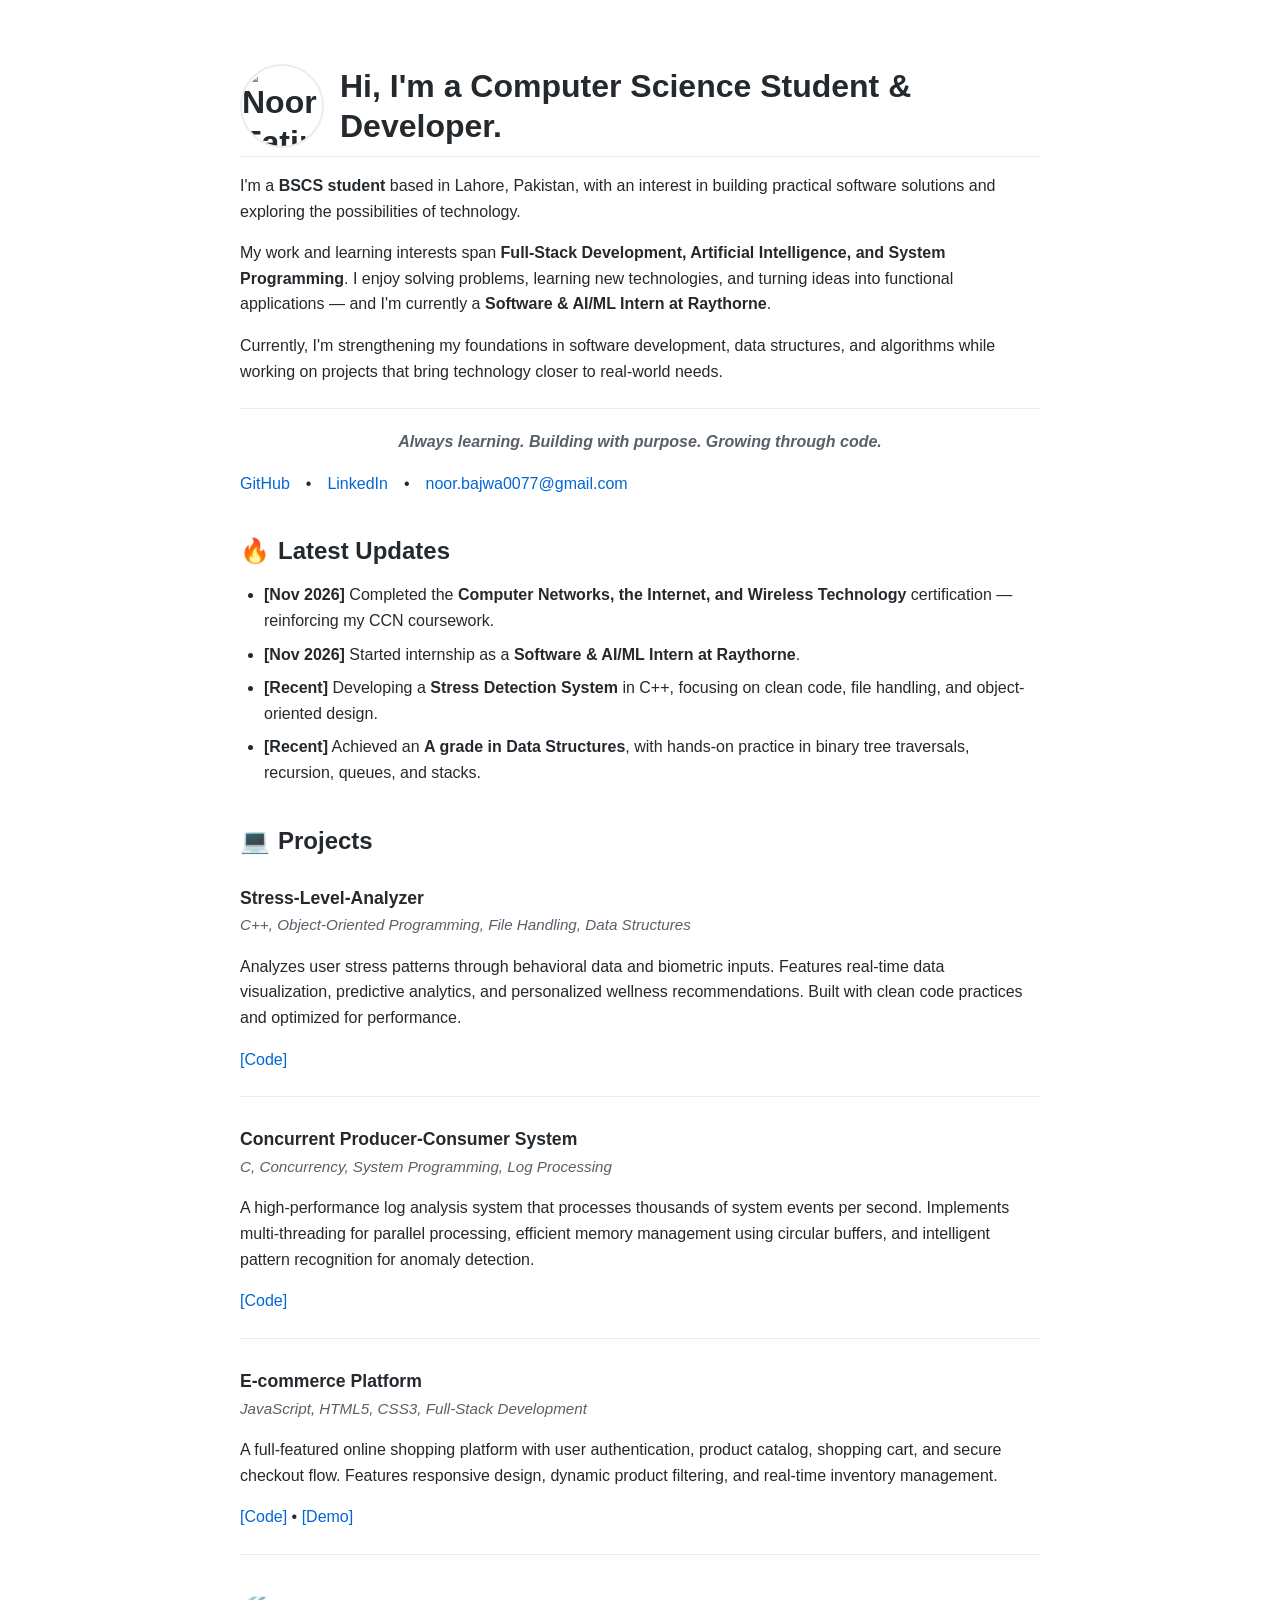
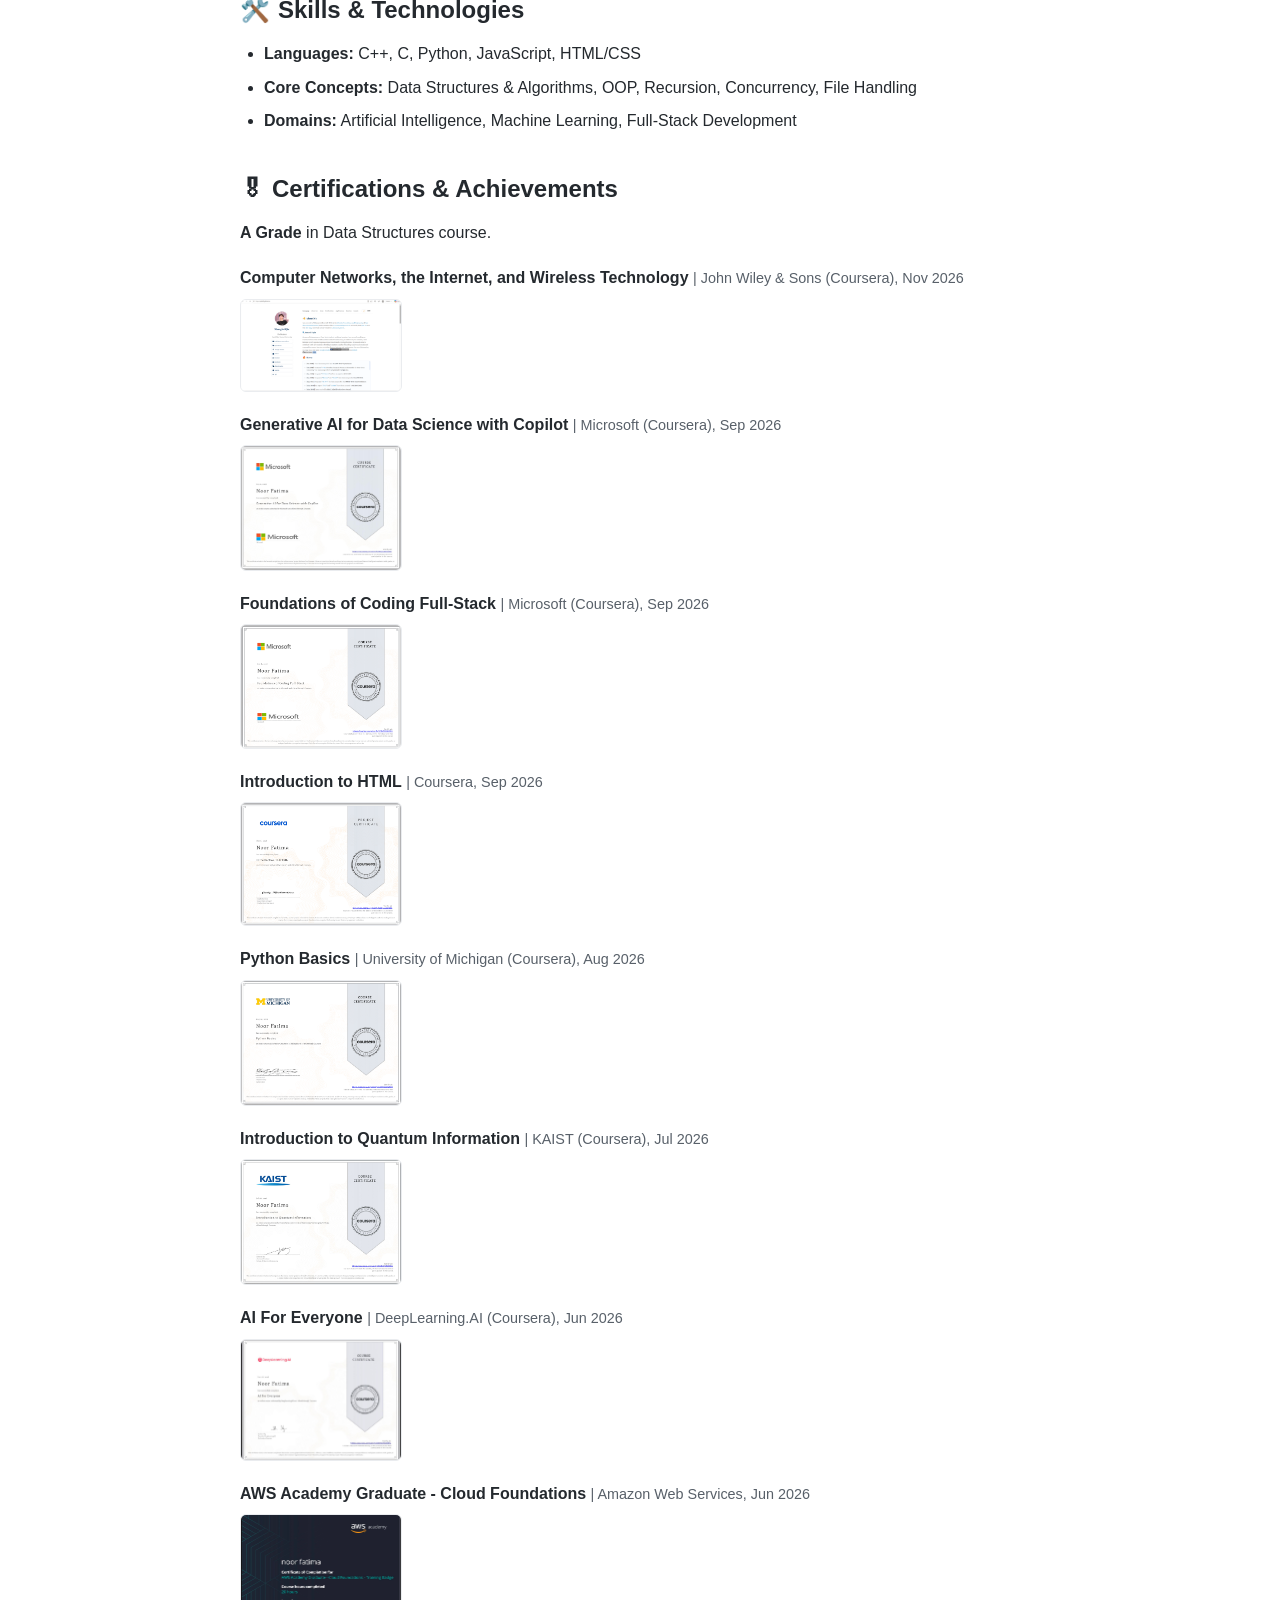
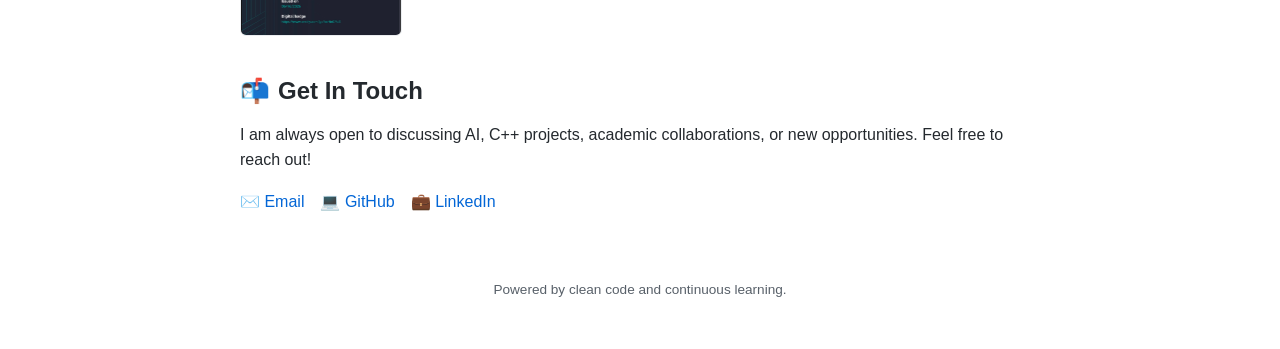
==== index.html @ e5505512 "Revise index.html with updated portfolio details Updated portfolio content and styling, including ne" ====
<!DOCTYPE html>
<html lang="en">
<head>
    <meta charset="UTF-8">
    <meta name="viewport" content="width=device-width, initial-scale=1.0">
    <title>Noor Fatima | Portfolio</title>
    <style>
        :root {
            --bg-color: #ffffff;
            --text-color: #24292e;
            --link-color: #0366d6;
            --link-hover: #0056b3;
            --border-color: #eaecef;
            --muted-color: #586069;
        }
        body {
            font-family: -apple-system, BlinkMacSystemFont, "Segoe UI", Helvetica, Arial, sans-serif;
            line-height: 1.6;
            color: var(--text-color);
            background-color: var(--bg-color);
            max-width: 800px;
            margin: 0 auto;
            padding: 2rem 1.5rem;
        }
        h1, h2, h3 { font-weight: 600; line-height: 1.25; margin-top: 2rem; margin-bottom: 1rem; }
        h1 { font-size: 2rem; border-bottom: 1px solid var(--border-color); padding-bottom: 0.5rem; display: flex; align-items: center; gap: 1rem; }
        h2 { font-size: 1.5rem; margin-top: 2.5rem; }
        h3 { font-size: 1.1rem; margin-bottom: 0.25rem; }
        a { color: var(--link-color); text-decoration: none; }
        a:hover { text-decoration: underline; color: var(--link-hover); }
        p { margin-bottom: 1rem; }
        ul { padding-left: 1.5rem; margin-bottom: 1rem; }
        li { margin-bottom: 0.5rem; }
        .section-icon { margin-right: 0.5rem; }
        .project-item { margin-bottom: 1.5rem; padding-bottom: 1.5rem; border-bottom: 1px solid var(--border-color); }
        .project-item:last-child { border-bottom: none; }
        .tech-stack { font-style: italic; color: var(--muted-color); font-size: 0.95rem; margin-bottom: 0.5rem; }
        .contact-links { display: flex; flex-wrap: wrap; gap: 1rem; margin-top: 1rem; }
        .cert-item { margin-bottom: 1.25rem; }
        .cert-date { color: var(--muted-color); font-size: 0.9rem; }
        .profile-pic { width: 80px; height: 80px; border-radius: 50%; object-fit: cover; border: 2px solid var(--border-color); }
        .cert-img { max-width: 160px; border: 1px solid var(--border-color); border-radius: 6px; margin-top: 0.5rem; display: block; transition: transform 0.2s ease; }
        .cert-img:hover { transform: scale(1.02); border-color: var(--link-color); }
        .tagline { margin-top: 1.5rem; font-style: italic; color: var(--muted-color); text-align: center; border-top: 1px solid var(--border-color); padding-top: 1.25rem; }
        @media (max-width: 600px) {
            body { padding: 1.5rem 1rem; }
            h1 { font-size: 1.5rem; flex-direction: column; align-items: flex-start; }
            .profile-pic { width: 60px; height: 60px; }
        }
    </style>
</head>
<body>

    <!-- Header / About -->
    <h1>
        <img src="assets/profile.jpg" alt="Noor Fatima" class="profile-pic">
        Hi, I'm a Computer Science Student &amp; Developer.
    </h1>

    <p>
        I'm a <strong>BSCS student</strong> based in Lahore, Pakistan, with an interest in building practical software solutions and exploring the possibilities of technology.
    </p>

    <p>
        My work and learning interests span <strong>Full-Stack Development, Artificial Intelligence, and System Programming</strong>. I enjoy solving problems, learning new technologies, and turning ideas into functional applications — and I'm currently a <strong>Software &amp; AI/ML Intern at Raythorne</strong>.
    </p>

    <p>
        Currently, I'm strengthening my foundations in software development, data structures, and algorithms while working on projects that bring technology closer to real-world needs.
    </p>

    <p class="tagline">
        <strong>Always learning. Building with purpose. Growing through code.</strong>
    </p>

    <div class="contact-links">
        <a href="https://github.com/NUR0710" target="_blank">GitHub</a> • 
        <a href="https://linkedin.com/in/noorfatima0710" target="_blank">LinkedIn</a> • 
        <a href="mailto:noor.bajwa0077@gmail.com">noor.bajwa0077@gmail.com</a>
    </div>

    <!-- Latest Updates -->
    <h2><span class="section-icon">🔥</span>Latest Updates</h2>
    <ul>
        <li><strong>[Nov 2026]</strong> Completed the <strong>Computer Networks, the Internet, and Wireless Technology</strong> certification — reinforcing my CCN coursework.</li>
        <li><strong>[Nov 2026]</strong> Started internship as a <strong>Software &amp; AI/ML Intern at Raythorne</strong>.</li>
        <li><strong>[Recent]</strong> Developing a <strong>Stress Detection System</strong> in C++, focusing on clean code, file handling, and object-oriented design.</li>
        <li><strong>[Recent]</strong> Achieved an <strong>A grade in Data Structures</strong>, with hands-on practice in binary tree traversals, recursion, queues, and stacks.</li>
    </ul>

    <!-- Projects -->
    <h2><span class="section-icon">💻</span>Projects</h2>

    <div class="project-item">
        <h3>Stress-Level-Analyzer</h3>
        <div class="tech-stack">C++, Object-Oriented Programming, File Handling, Data Structures</div>
        <p>Analyzes user stress patterns through behavioral data and biometric inputs. Features real-time data visualization, predictive analytics, and personalized wellness recommendations. Built with clean code practices and optimized for performance.</p>
        <a href="https://github.com/NUR0710/Stress-Level-Analyzer" target="_blank">[Code]</a>
    </div>

    <div class="project-item">
        <h3>Concurrent Producer-Consumer System</h3>
        <div class="tech-stack">C, Concurrency, System Programming, Log Processing</div>
        <p>A high-performance log analysis system that processes thousands of system events per second. Implements multi-threading for parallel processing, efficient memory management using circular buffers, and intelligent pattern recognition for anomaly detection.</p>
        <a href="https://github.com/NUR0710/Concurrent-Producer-Consumer-System" target="_blank">[Code]</a>
    </div>

    <div class="project-item">
        <h3>E-commerce Platform</h3>
        <div class="tech-stack">JavaScript, HTML5, CSS3, Full-Stack Development</div>
        <p>A full-featured online shopping platform with user authentication, product catalog, shopping cart, and secure checkout flow. Features responsive design, dynamic product filtering, and real-time inventory management.</p>
        <a href="https://github.com/NUR0710/Ecommerce" target="_blank">[Code]</a> • 
        <a href="https://portfolio-inky-theta-69.vercel.app/" target="_blank">[Demo]</a>
    </div>

    <!-- Skills -->
    <h2><span class="section-icon">🛠️</span>Skills &amp; Technologies</h2>
    <ul>
        <li><strong>Languages:</strong> C++, C, Python, JavaScript, HTML/CSS</li>
        <li><strong>Core Concepts:</strong> Data Structures &amp; Algorithms, OOP, Recursion, Concurrency, File Handling</li>
        <li><strong>Domains:</strong> Artificial Intelligence, Machine Learning, Full-Stack Development</li>
    </ul>

    <!-- Certifications & Awards -->
    <h2><span class="section-icon">🎖</span>Certifications &amp; Achievements</h2>

    <div class="cert-item">
        <strong>A Grade</strong> in Data Structures course.
    </div>

    <div class="cert-item">
        <strong>Computer Networks, the Internet, and Wireless Technology</strong> <span class="cert-date">| John Wiley &amp; Sons (Coursera), Nov 2026</span><br>
        <a href="https://www.coursera.org/account/accomplishments/verify/MQ7KEKJ1QRL8" target="_blank"><img src="assets/computer_network.png" alt="Computer Networks Certificate" class="cert-img"></a>
    </div>

    <div class="cert-item">
        <strong>Generative AI for Data Science with Copilot</strong> <span class="cert-date">| Microsoft (Coursera), Sep 2026</span><br>
        <a href="https://www.coursera.org/account/accomplishments/verify/WVZL48UIUI07" target="_blank"><img src="assets/generative-ai.png" alt="Generative AI Certificate" class="cert-img"></a>
    </div>

    <div class="cert-item">
        <strong>Foundations of Coding Full-Stack</strong> <span class="cert-date">| Microsoft (Coursera), Sep 2026</span><br>
        <a href="https://www.coursera.org/account/accomplishments/verify/9TRLPOK24VBE" target="_blank"><img src="assets/full-stack.png" alt="Full-Stack Certificate" class="cert-img"></a>
    </div>

    <div class="cert-item">
        <strong>Introduction to HTML</strong> <span class="cert-date">| Coursera, Sep 2026</span><br>
        <a href="https://www.coursera.org/account/accomplishments/verify/G9QLLLS616SX" target="_blank"><img src="assets/html.png" alt="HTML Certificate" class="cert-img"></a>
    </div>

    <div class="cert-item">
        <strong>Python Basics</strong> <span class="cert-date">| University of Michigan (Coursera), Aug 2026</span><br>
        <a href="https://www.coursera.org/account/accomplishments/verify/2UHFNKET2AHY" target="_blank"><img src="assets/Python.png" alt="Python Certificate" class="cert-img"></a>
    </div>

    <div class="cert-item">
        <strong>Introduction to Quantum Information</strong> <span class="cert-date">| KAIST (Coursera), Jul 2026</span><br>
        <a href="https://www.coursera.org/account/accomplishments/verify/N24I4Q4ADVDG" target="_blank"><img src="assets/Quantum.png" alt="Quantum Certificate" class="cert-img"></a>
    </div>

    <div class="cert-item">
        <strong>AI For Everyone</strong> <span class="cert-date">| DeepLearning.AI (Coursera), Jun 2026</span><br>
        <a href="https://www.coursera.org/account/accomplishments/verify/U8HT2QDCM8TL" target="_blank"><img src="assets/ai.jpeg" alt="AI For Everyone Certificate" class="cert-img"></a>
    </div>

    <div class="cert-item">
        <strong>AWS Academy Graduate - Cloud Foundations</strong> <span class="cert-date">| Amazon Web Services, Jun 2026</span><br>
        <a href="https://www.credly.com/badges/0941fa9a-c394-4ee8-beb1-a77d75c015c5" target="_blank"><img src="assets/aws.jpeg" alt="AWS Certificate" class="cert-img"></a>
    </div>

    <!-- Contact -->
    <h2><span class="section-icon">📬</span>Get In Touch</h2>
    <p>
        I am always open to discussing AI, C++ projects, academic collaborations, or new opportunities. Feel free to reach out!
    </p>
    <div class="contact-links">
        <a href="mailto:noor.bajwa0077@gmail.com">✉️ Email</a>
        <a href="https://github.com/NUR0710" target="_blank">💻 GitHub</a>
        <a href="https://linkedin.com/in/noorfatima0710" target="_blank">💼 LinkedIn</a>
    </div>

    <br><br>
    <p style="color: var(--muted-color); font-size: 0.85rem; text-align: center;">
        Powered by clean code and continuous learning.
    </p>

</body>
</html>
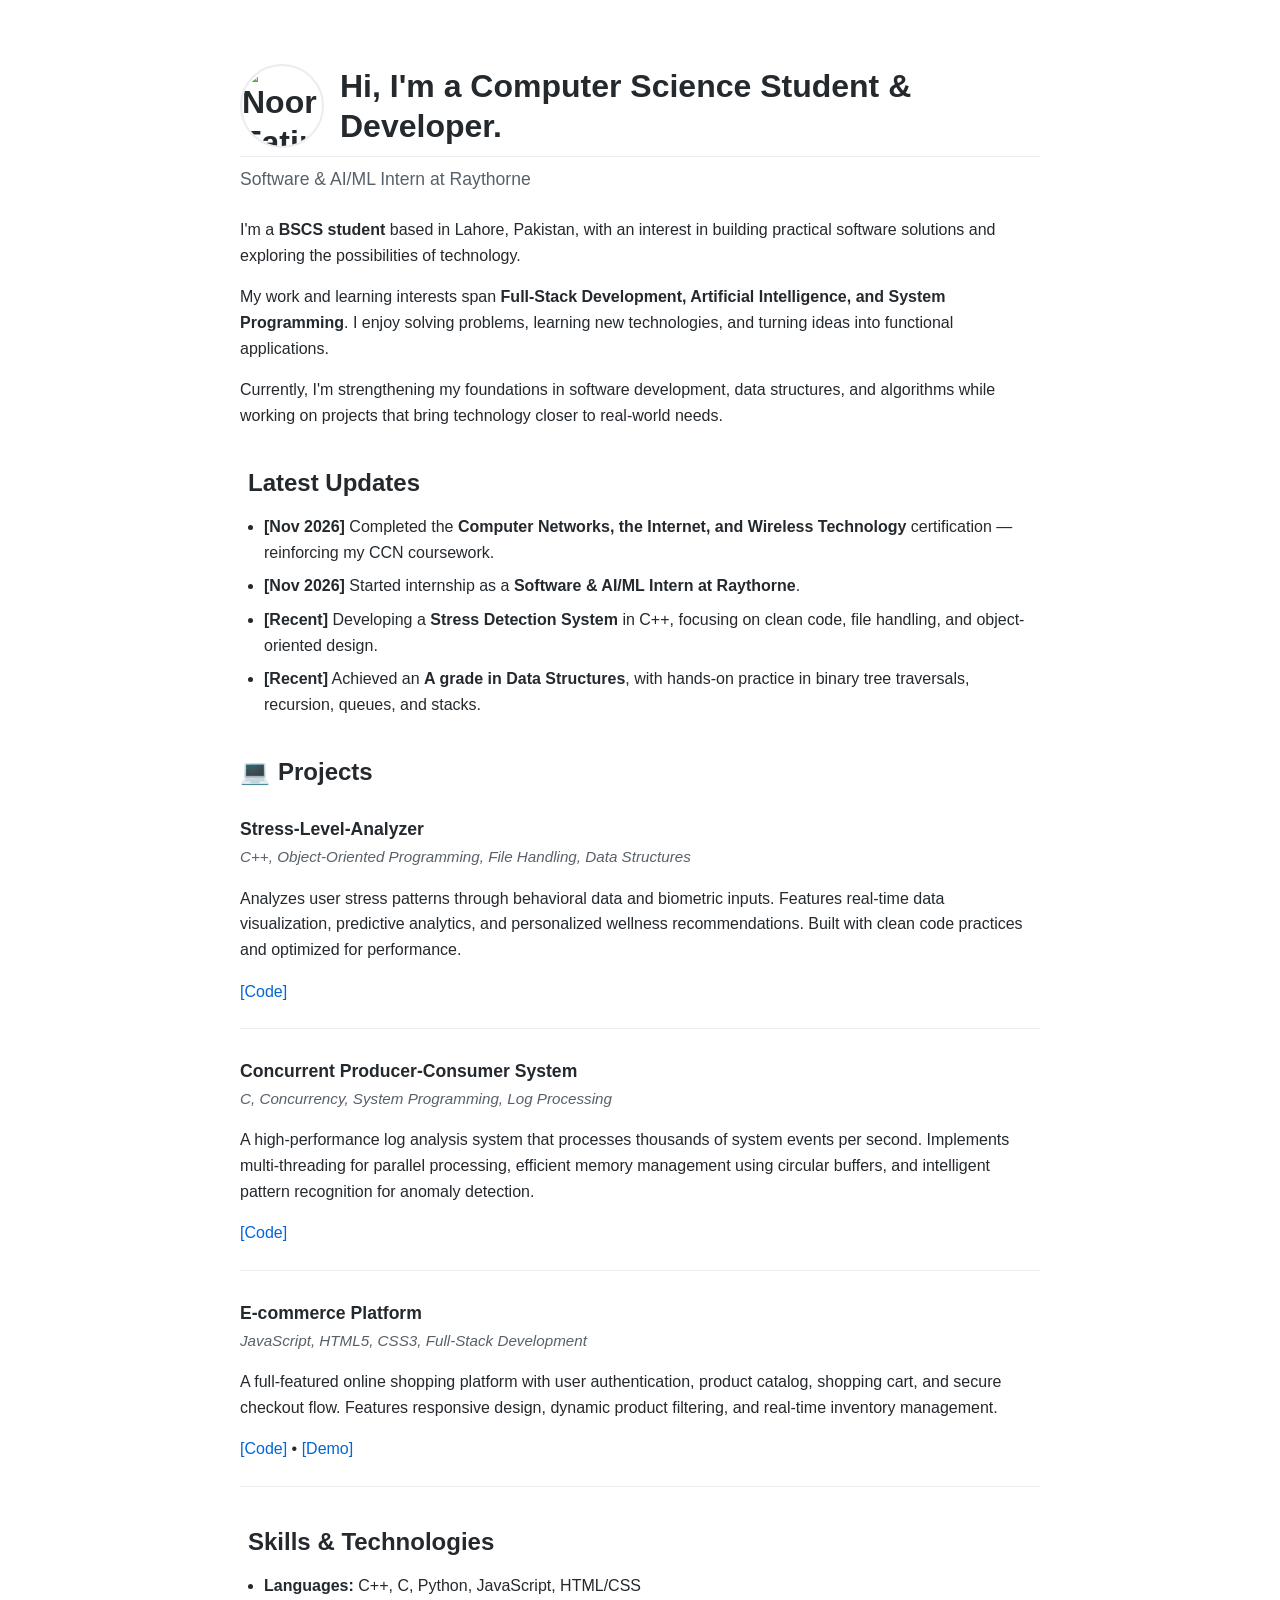
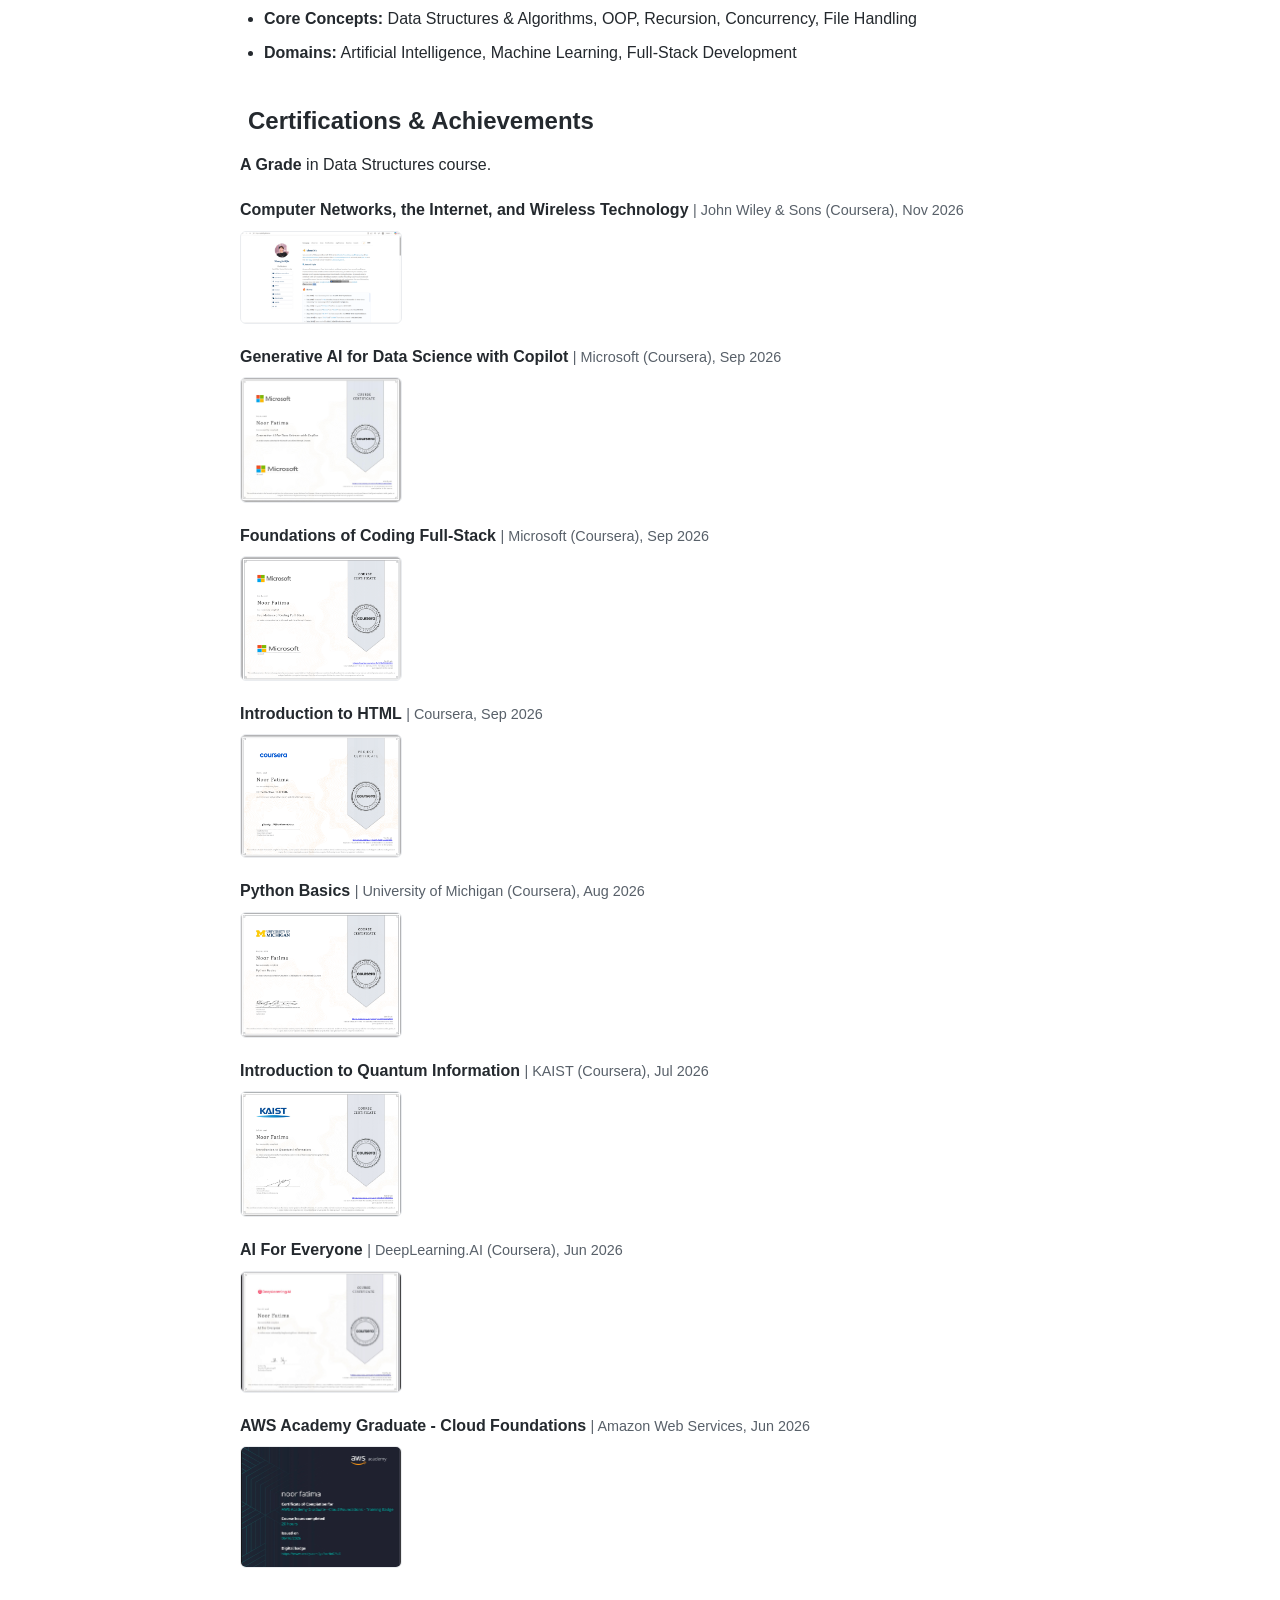
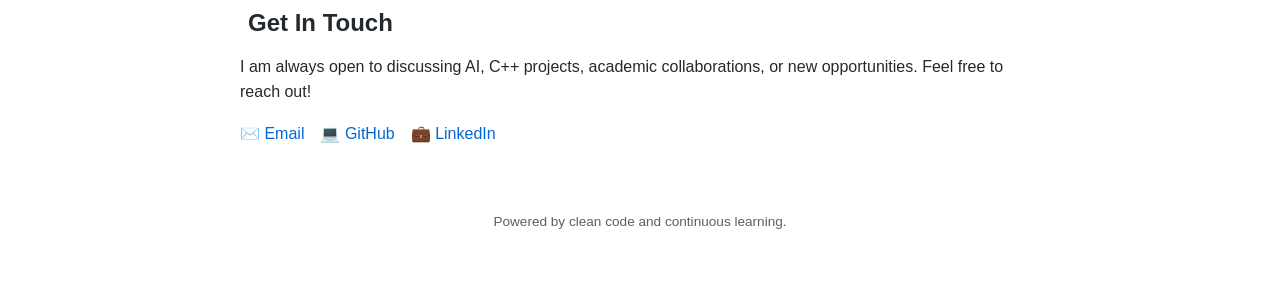
==== commit 7cca8d1b: "Update index.html" ====
--- a/index.html
+++ b/index.html
@@ -51,36 +51,31 @@
 </head>
 <body>
 
-    <!-- Header / About -->
+        <!-- Header / About -->
     <h1>
         <img src="assets/profile.jpg" alt="Noor Fatima" class="profile-pic">
         Hi, I'm a Computer Science Student &amp; Developer.
     </h1>
+    
+    <!-- Prominent Internship Title -->
+    <p style="font-size: 1.1rem; color: var(--muted-color); margin-top: -0.5rem; margin-bottom: 1.5rem; font-weight: 500;">
+        Software &amp; AI/ML Intern at Raythorne
+    </p>
 
     <p>
         I'm a <strong>BSCS student</strong> based in Lahore, Pakistan, with an interest in building practical software solutions and exploring the possibilities of technology.
     </p>
 
     <p>
-        My work and learning interests span <strong>Full-Stack Development, Artificial Intelligence, and System Programming</strong>. I enjoy solving problems, learning new technologies, and turning ideas into functional applications — and I'm currently a <strong>Software &amp; AI/ML Intern at Raythorne</strong>.
+        My work and learning interests span <strong>Full-Stack Development, Artificial Intelligence, and System Programming</strong>. I enjoy solving problems, learning new technologies, and turning ideas into functional applications.
     </p>
 
     <p>
         Currently, I'm strengthening my foundations in software development, data structures, and algorithms while working on projects that bring technology closer to real-world needs.
     </p>
 
-    <p class="tagline">
-        <strong>Always learning. Building with purpose. Growing through code.</strong>
-    </p>
-
-    <div class="contact-links">
-        <a href="https://github.com/NUR0710" target="_blank">GitHub</a> • 
-        <a href="https://linkedin.com/in/noorfatima0710" target="_blank">LinkedIn</a> • 
-        <a href="mailto:noor.bajwa0077@gmail.com">noor.bajwa0077@gmail.com</a>
-    </div>
-
     <!-- Latest Updates -->
-    <h2><span class="section-icon">🔥</span>Latest Updates</h2>
+    <h2><span class="section-icon"></span>Latest Updates</h2>
     <ul>
         <li><strong>[Nov 2026]</strong> Completed the <strong>Computer Networks, the Internet, and Wireless Technology</strong> certification — reinforcing my CCN coursework.</li>
         <li><strong>[Nov 2026]</strong> Started internship as a <strong>Software &amp; AI/ML Intern at Raythorne</strong>.</li>
@@ -114,7 +109,7 @@
     </div>
 
     <!-- Skills -->
-    <h2><span class="section-icon">🛠️</span>Skills &amp; Technologies</h2>
+    <h2><span class="section-icon"></span>Skills &amp; Technologies</h2>
     <ul>
         <li><strong>Languages:</strong> C++, C, Python, JavaScript, HTML/CSS</li>
         <li><strong>Core Concepts:</strong> Data Structures &amp; Algorithms, OOP, Recursion, Concurrency, File Handling</li>
@@ -122,7 +117,7 @@
     </ul>
 
     <!-- Certifications & Awards -->
-    <h2><span class="section-icon">🎖</span>Certifications &amp; Achievements</h2>
+    <h2><span class="section-icon"></span>Certifications &amp; Achievements</h2>
 
     <div class="cert-item">
         <strong>A Grade</strong> in Data Structures course.
@@ -169,7 +164,7 @@
     </div>
 
     <!-- Contact -->
-    <h2><span class="section-icon">📬</span>Get In Touch</h2>
+    <h2><span class="section-icon"></span>Get In Touch</h2>
     <p>
         I am always open to discussing AI, C++ projects, academic collaborations, or new opportunities. Feel free to reach out!
     </p>
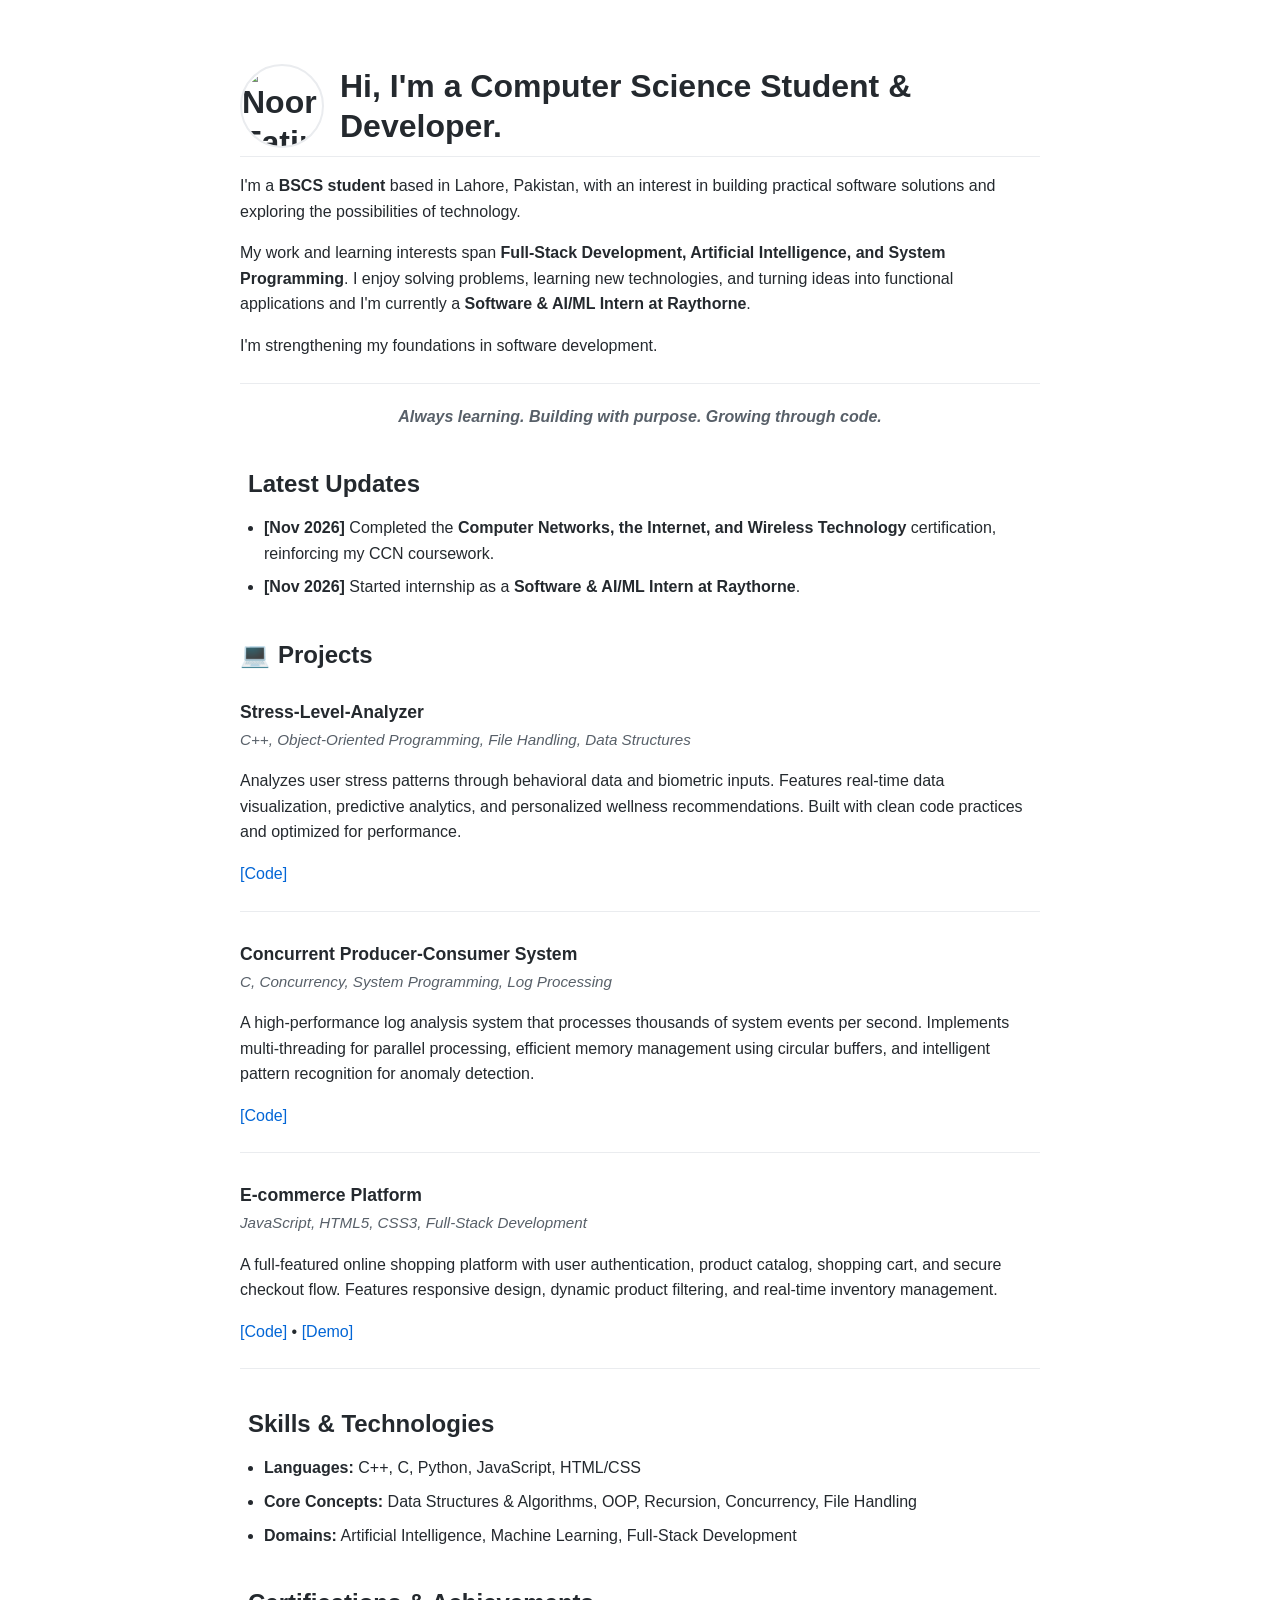
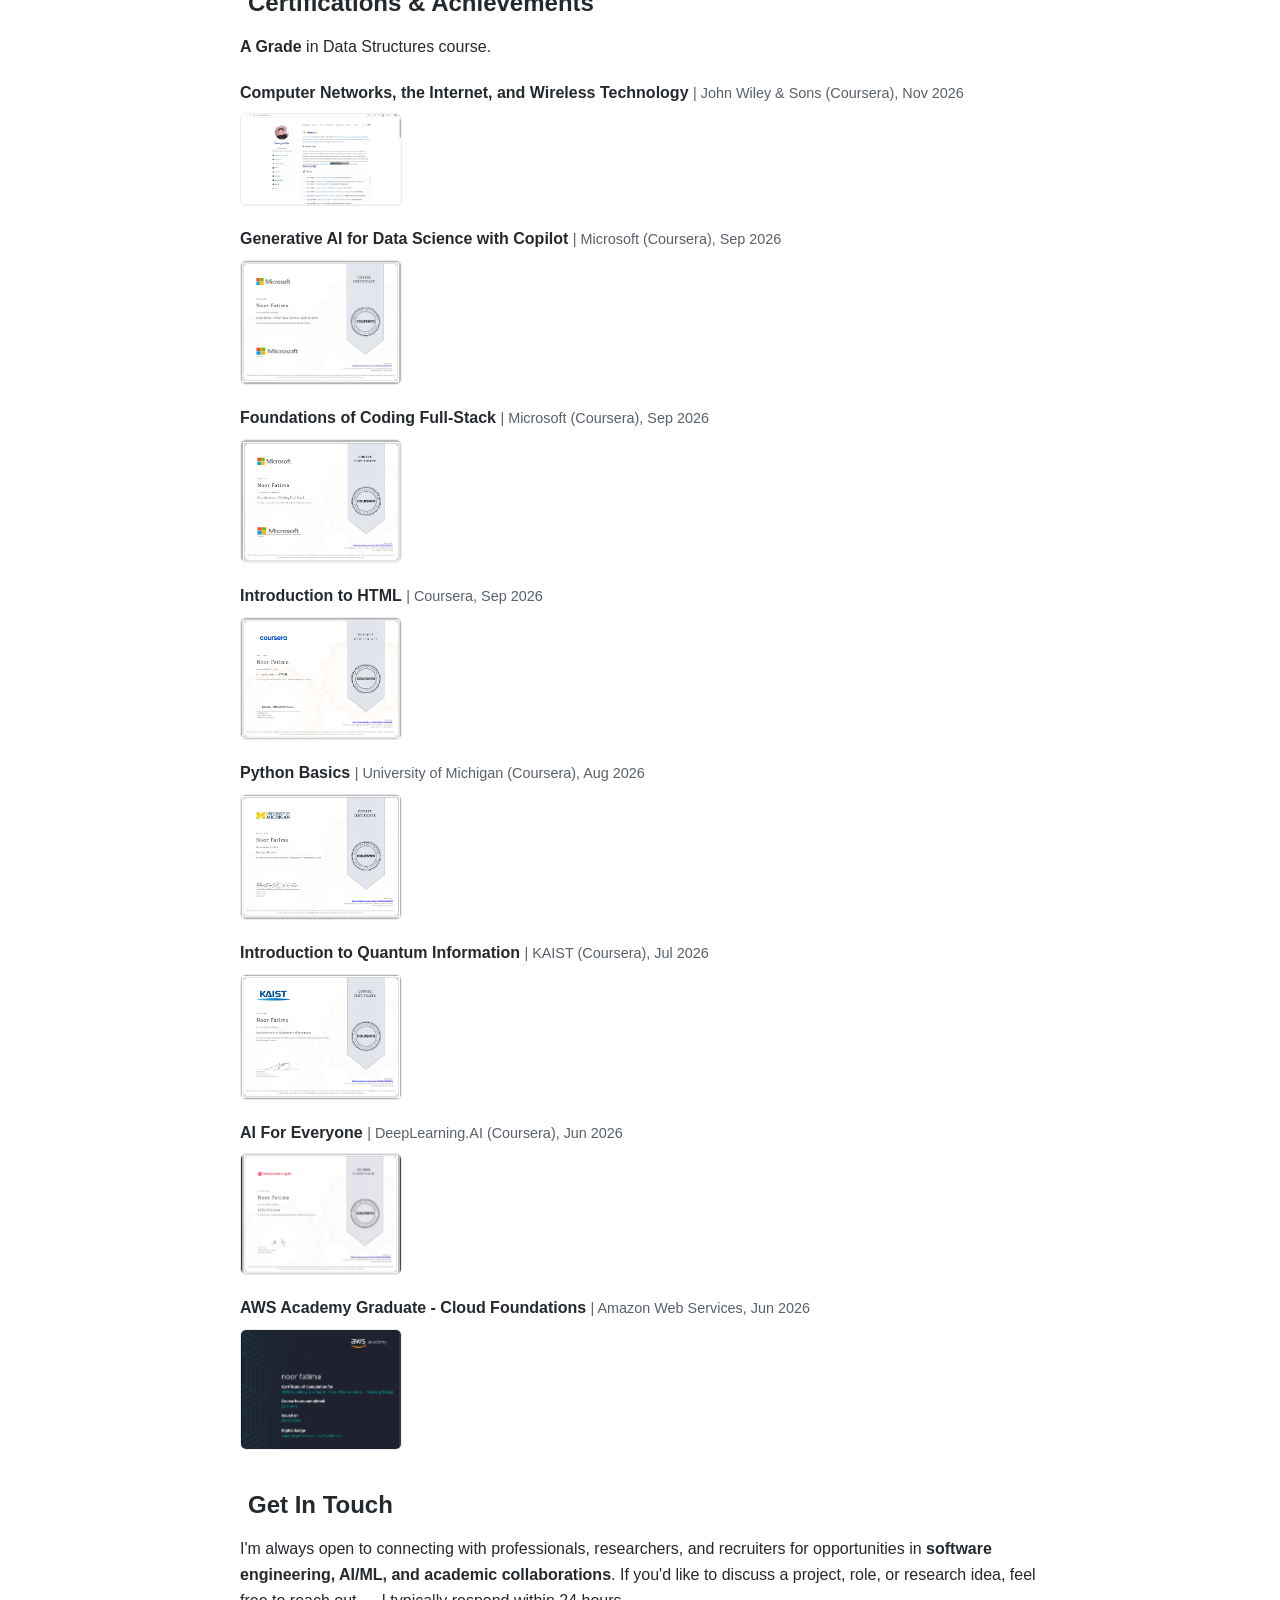
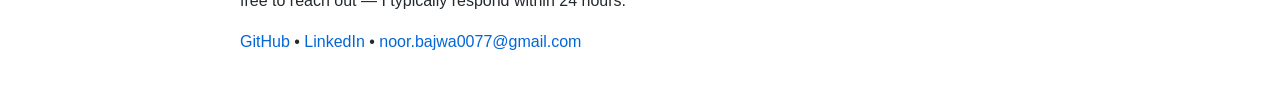
==== commit fd8e6f06: "Update index.html" ====
--- a/index.html
+++ b/index.html
@@ -51,36 +51,35 @@
 </head>
 <body>
 
-        <!-- Header / About -->
+    <!-- Header / About -->
     <h1>
-        <img src="assets/profile.jpg" alt="Noor Fatima" class="profile-pic">
+        <!-- Yahan pfp.png laga diya hai -->
+        <img src="assets/pfp.png" alt="Noor Fatima" class="profile-pic">
         Hi, I'm a Computer Science Student &amp; Developer.
     </h1>
-    
-    <!-- Prominent Internship Title -->
-    <p style="font-size: 1.1rem; color: var(--muted-color); margin-top: -0.5rem; margin-bottom: 1.5rem; font-weight: 500;">
-        Software &amp; AI/ML Intern at Raythorne
-    </p>
 
     <p>
         I'm a <strong>BSCS student</strong> based in Lahore, Pakistan, with an interest in building practical software solutions and exploring the possibilities of technology.
     </p>
 
     <p>
-        My work and learning interests span <strong>Full-Stack Development, Artificial Intelligence, and System Programming</strong>. I enjoy solving problems, learning new technologies, and turning ideas into functional applications.
+        My work and learning interests span <strong>Full-Stack Development, Artificial Intelligence, and System Programming</strong>. I enjoy solving problems, learning new technologies, and turning ideas into functional applications and I'm currently a <strong>Software &amp; AI/ML Intern at Raythorne</strong>.
     </p>
 
     <p>
-        Currently, I'm strengthening my foundations in software development, data structures, and algorithms while working on projects that bring technology closer to real-world needs.
+         I'm strengthening my foundations in software development.
+    </p>
+
+    <p class="tagline">
+        <strong>Always learning. Building with purpose. Growing through code.</strong>
     </p>
 
     <!-- Latest Updates -->
     <h2><span class="section-icon"></span>Latest Updates</h2>
     <ul>
-        <li><strong>[Nov 2026]</strong> Completed the <strong>Computer Networks, the Internet, and Wireless Technology</strong> certification — reinforcing my CCN coursework.</li>
+        <li><strong>[Nov 2026]</strong> Completed the <strong>Computer Networks, the Internet, and Wireless Technology</strong> certification, reinforcing my CCN coursework.</li>
         <li><strong>[Nov 2026]</strong> Started internship as a <strong>Software &amp; AI/ML Intern at Raythorne</strong>.</li>
-        <li><strong>[Recent]</strong> Developing a <strong>Stress Detection System</strong> in C++, focusing on clean code, file handling, and object-oriented design.</li>
-        <li><strong>[Recent]</strong> Achieved an <strong>A grade in Data Structures</strong>, with hands-on practice in binary tree traversals, recursion, queues, and stacks.</li>
+        
     </ul>
 
     <!-- Projects -->
@@ -166,17 +165,12 @@
     <!-- Contact -->
     <h2><span class="section-icon"></span>Get In Touch</h2>
     <p>
-        I am always open to discussing AI, C++ projects, academic collaborations, or new opportunities. Feel free to reach out!
+        I'm always open to connecting with professionals, researchers, and recruiters for opportunities in <strong>software engineering, AI/ML, and academic collaborations</strong>. If you'd like to discuss a project, role, or research idea, feel free to reach out — I typically respond within 24 hours.
     </p>
-    <div class="contact-links">
-        <a href="mailto:noor.bajwa0077@gmail.com">✉️ Email</a>
-        <a href="https://github.com/NUR0710" target="_blank">💻 GitHub</a>
-        <a href="https://linkedin.com/in/noorfatima0710" target="_blank">💼 LinkedIn</a>
-    </div>
-
-    <br><br>
-    <p style="color: var(--muted-color); font-size: 0.85rem; text-align: center;">
-        Powered by clean code and continuous learning.
+    <p>
+        <a href="https://github.com/NUR0710" target="_blank">GitHub</a> • 
+        <a href="https://linkedin.com/in/noorfatima0710" target="_blank">LinkedIn</a> • 
+        <a href="mailto:noor.bajwa0077@gmail.com">noor.bajwa0077@gmail.com</a>
     </p>
 
 </body>
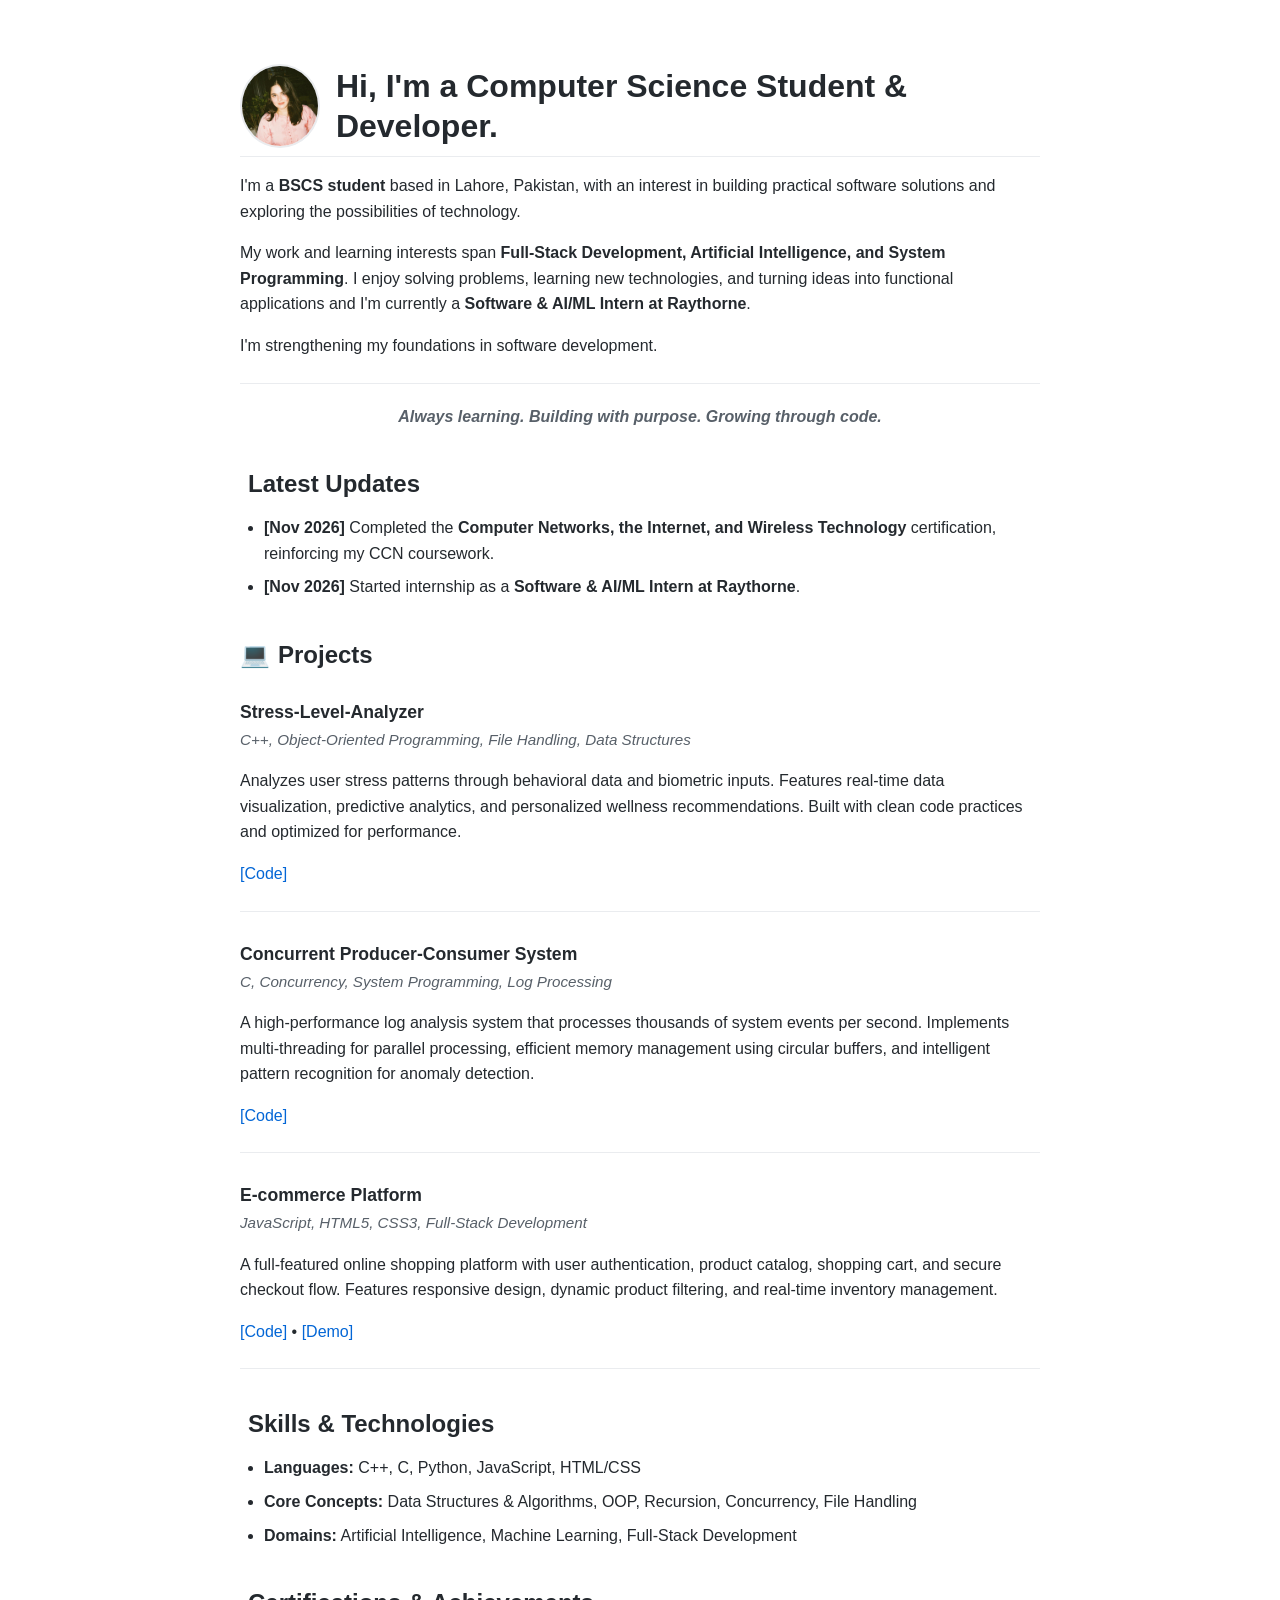
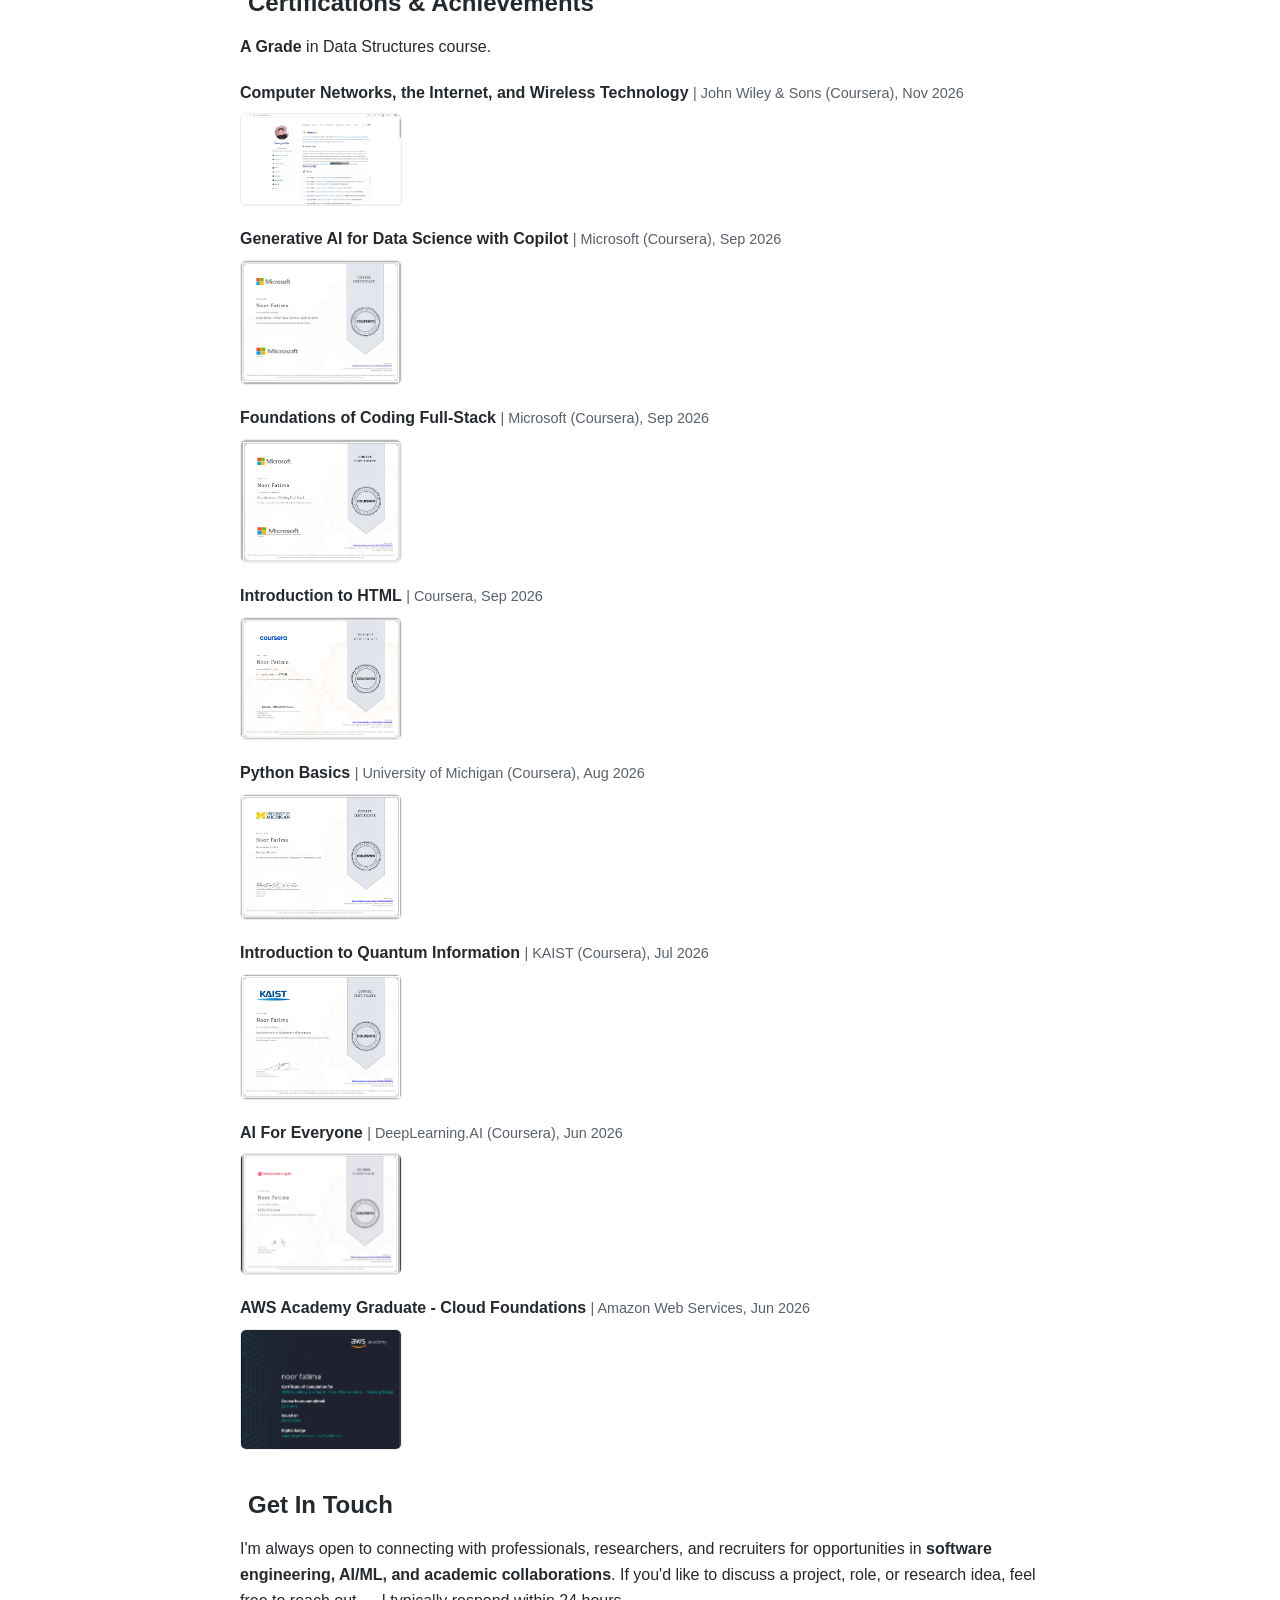
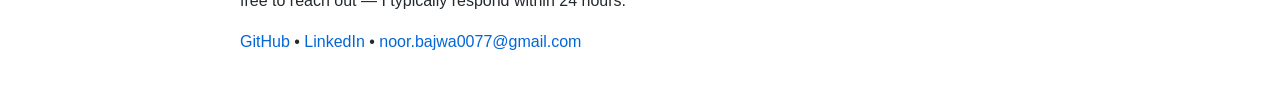
==== commit 49587a8b: "Update index.html" ====
--- a/index.html
+++ b/index.html
@@ -53,8 +53,7 @@
 
     <!-- Header / About -->
     <h1>
-        <!-- Yahan pfp.png laga diya hai -->
-        <img src="assets/pfp.png" alt="Noor Fatima" class="profile-pic">
+        <img src="assets/pfp.jpeg" alt="Noor Fatima" class="profile-pic">
         Hi, I'm a Computer Science Student &amp; Developer.
     </h1>
 
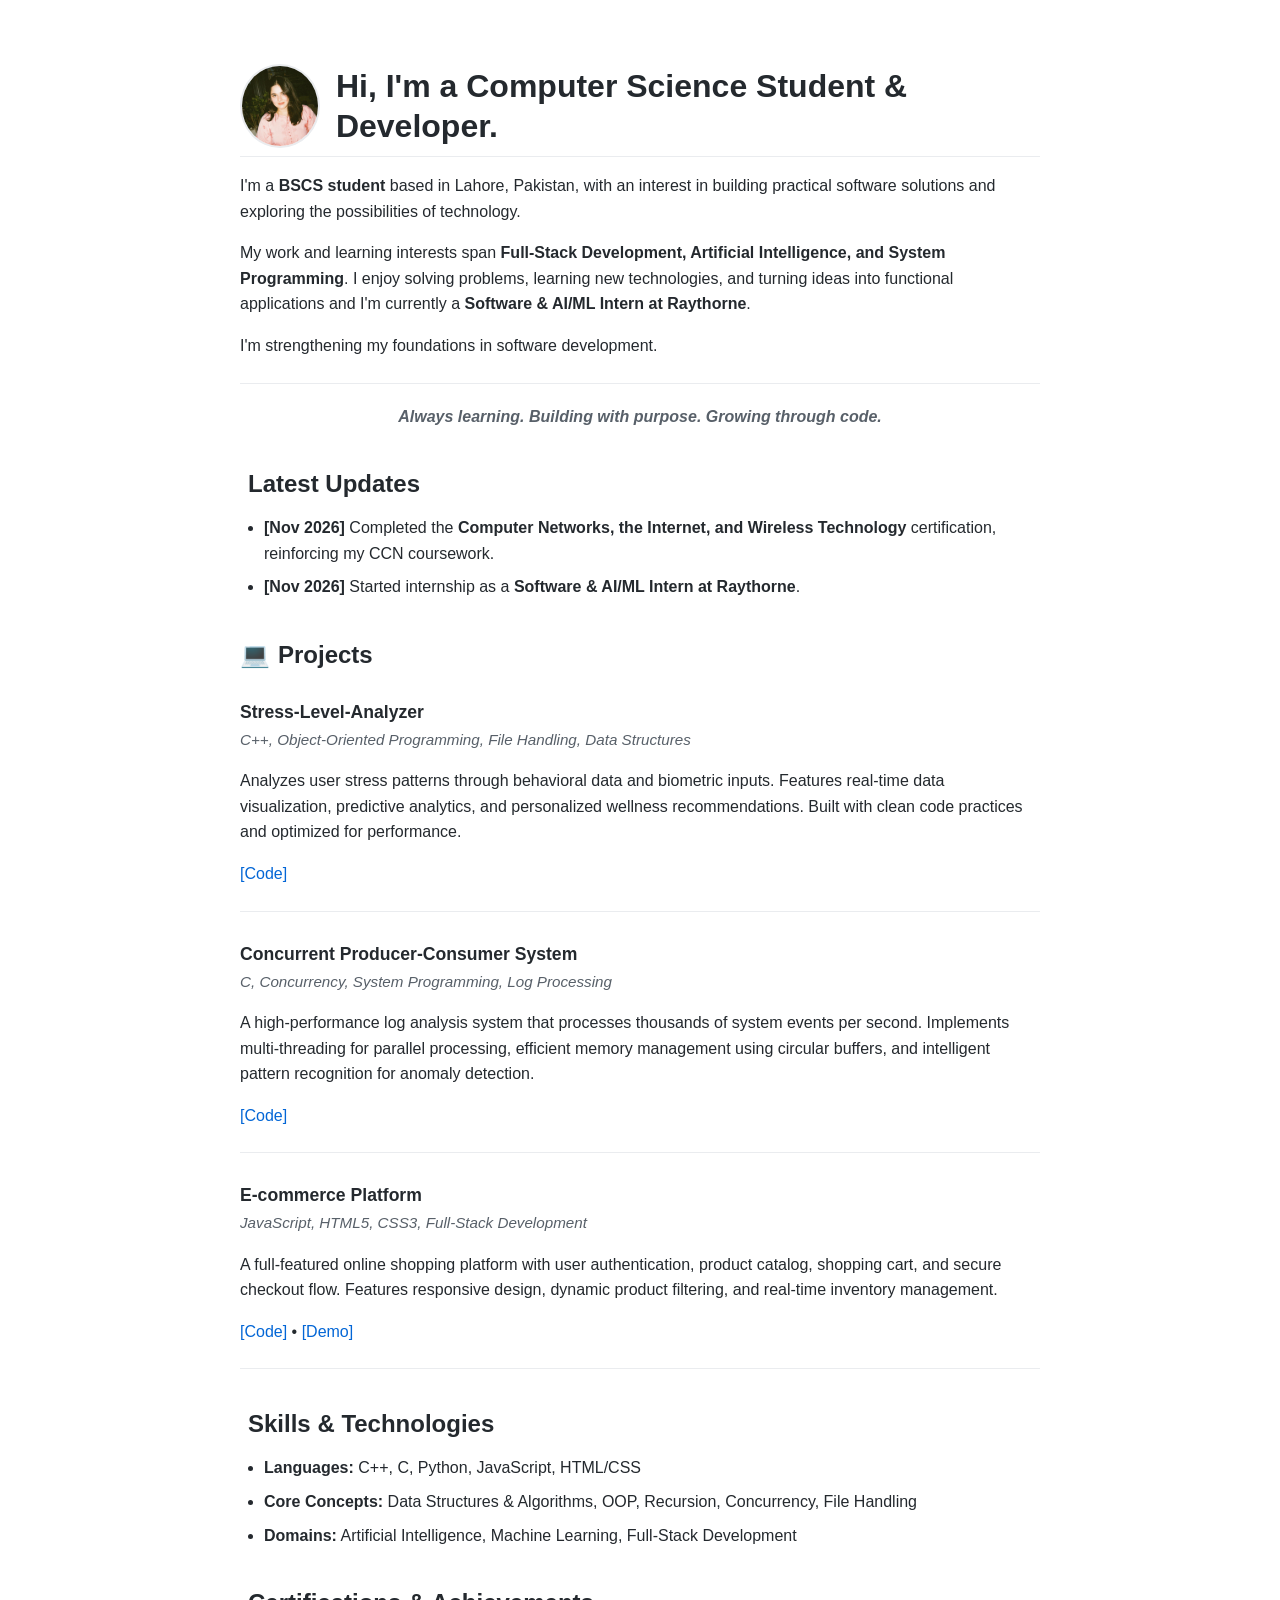
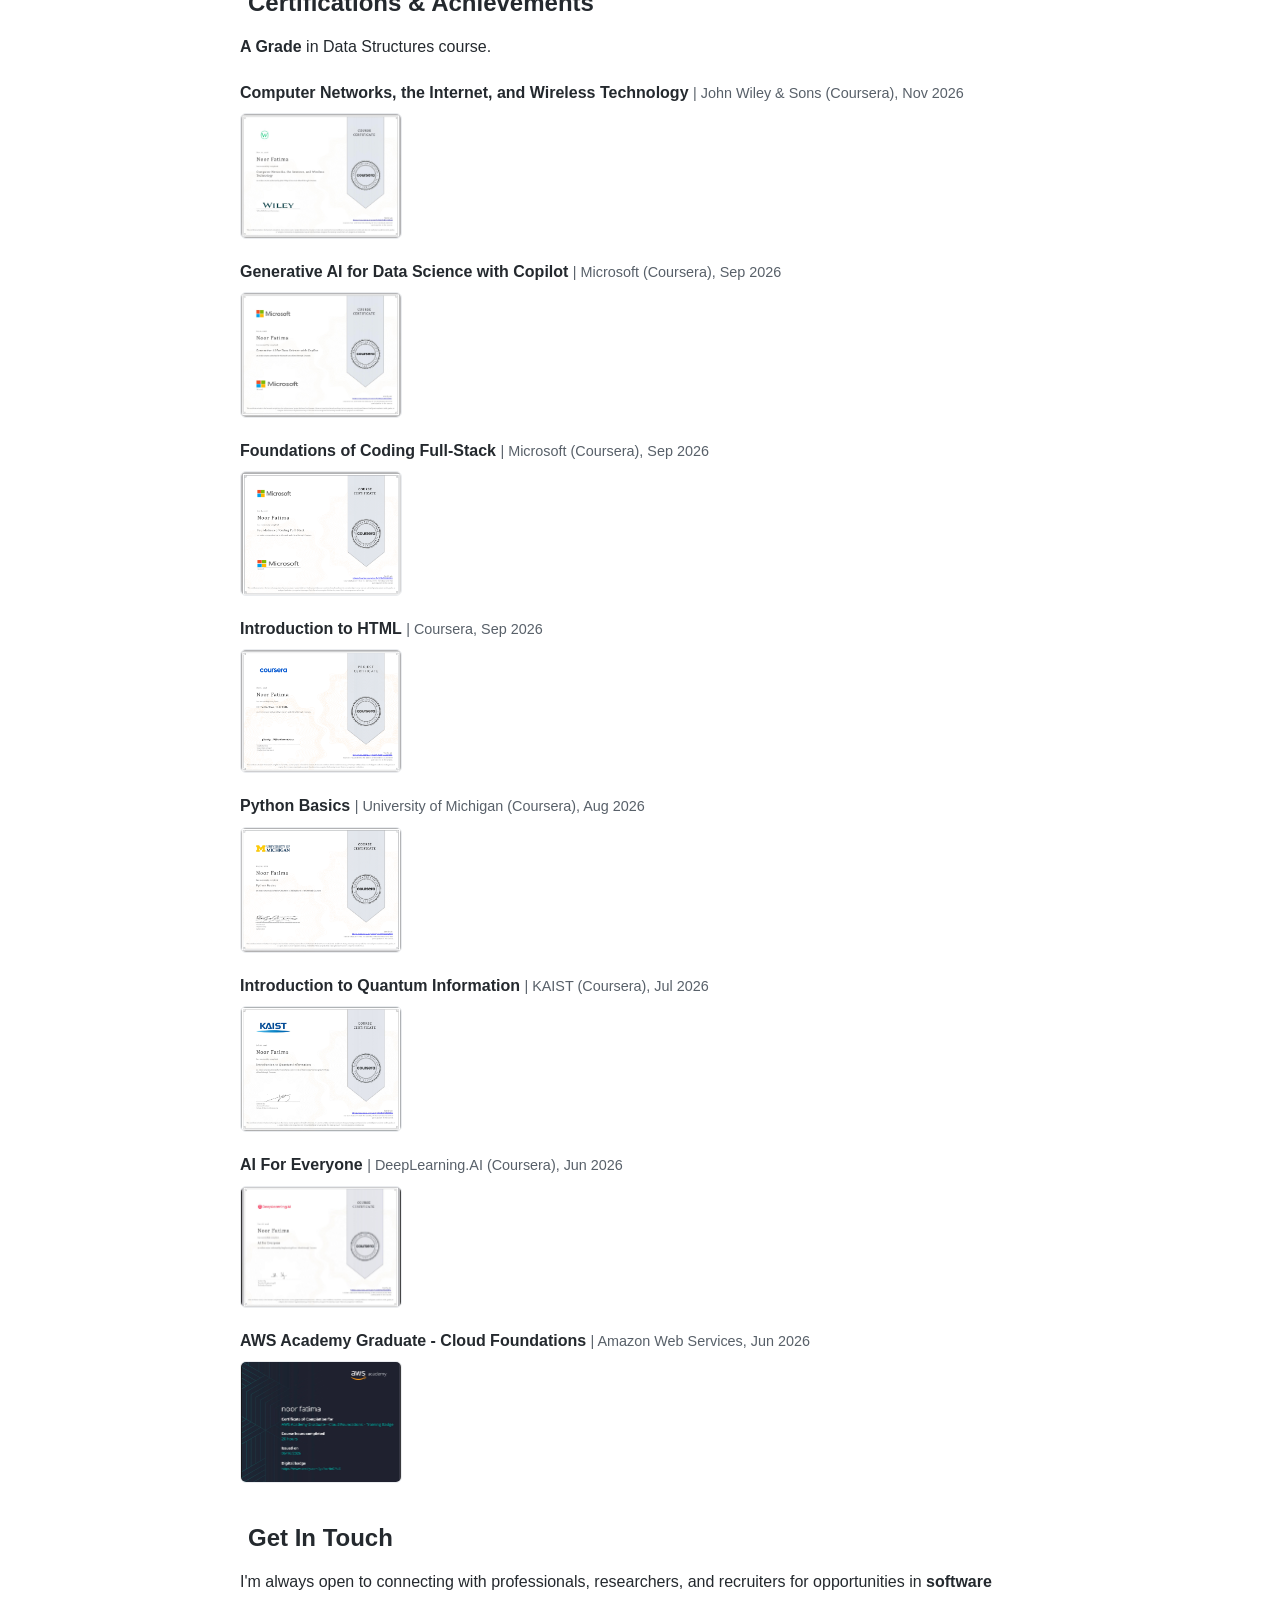
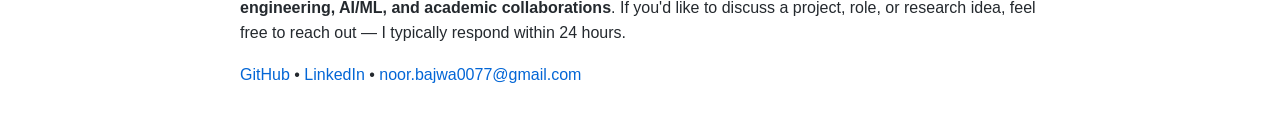
==== commit c51933a5: "Update index.html" ====
--- a/index.html
+++ b/index.html
@@ -123,7 +123,7 @@
 
     <div class="cert-item">
         <strong>Computer Networks, the Internet, and Wireless Technology</strong> <span class="cert-date">| John Wiley &amp; Sons (Coursera), Nov 2026</span><br>
-        <a href="https://www.coursera.org/account/accomplishments/verify/MQ7KEKJ1QRL8" target="_blank"><img src="assets/computer_network.png" alt="Computer Networks Certificate" class="cert-img"></a>
+        <a href="https://www.coursera.org/account/accomplishments/verify/MQ7KEKJ1QRL8" target="_blank"><img src="assets/CCN.png" alt="Computer Networks Certificate" class="cert-img"></a>
     </div>
 
     <div class="cert-item">
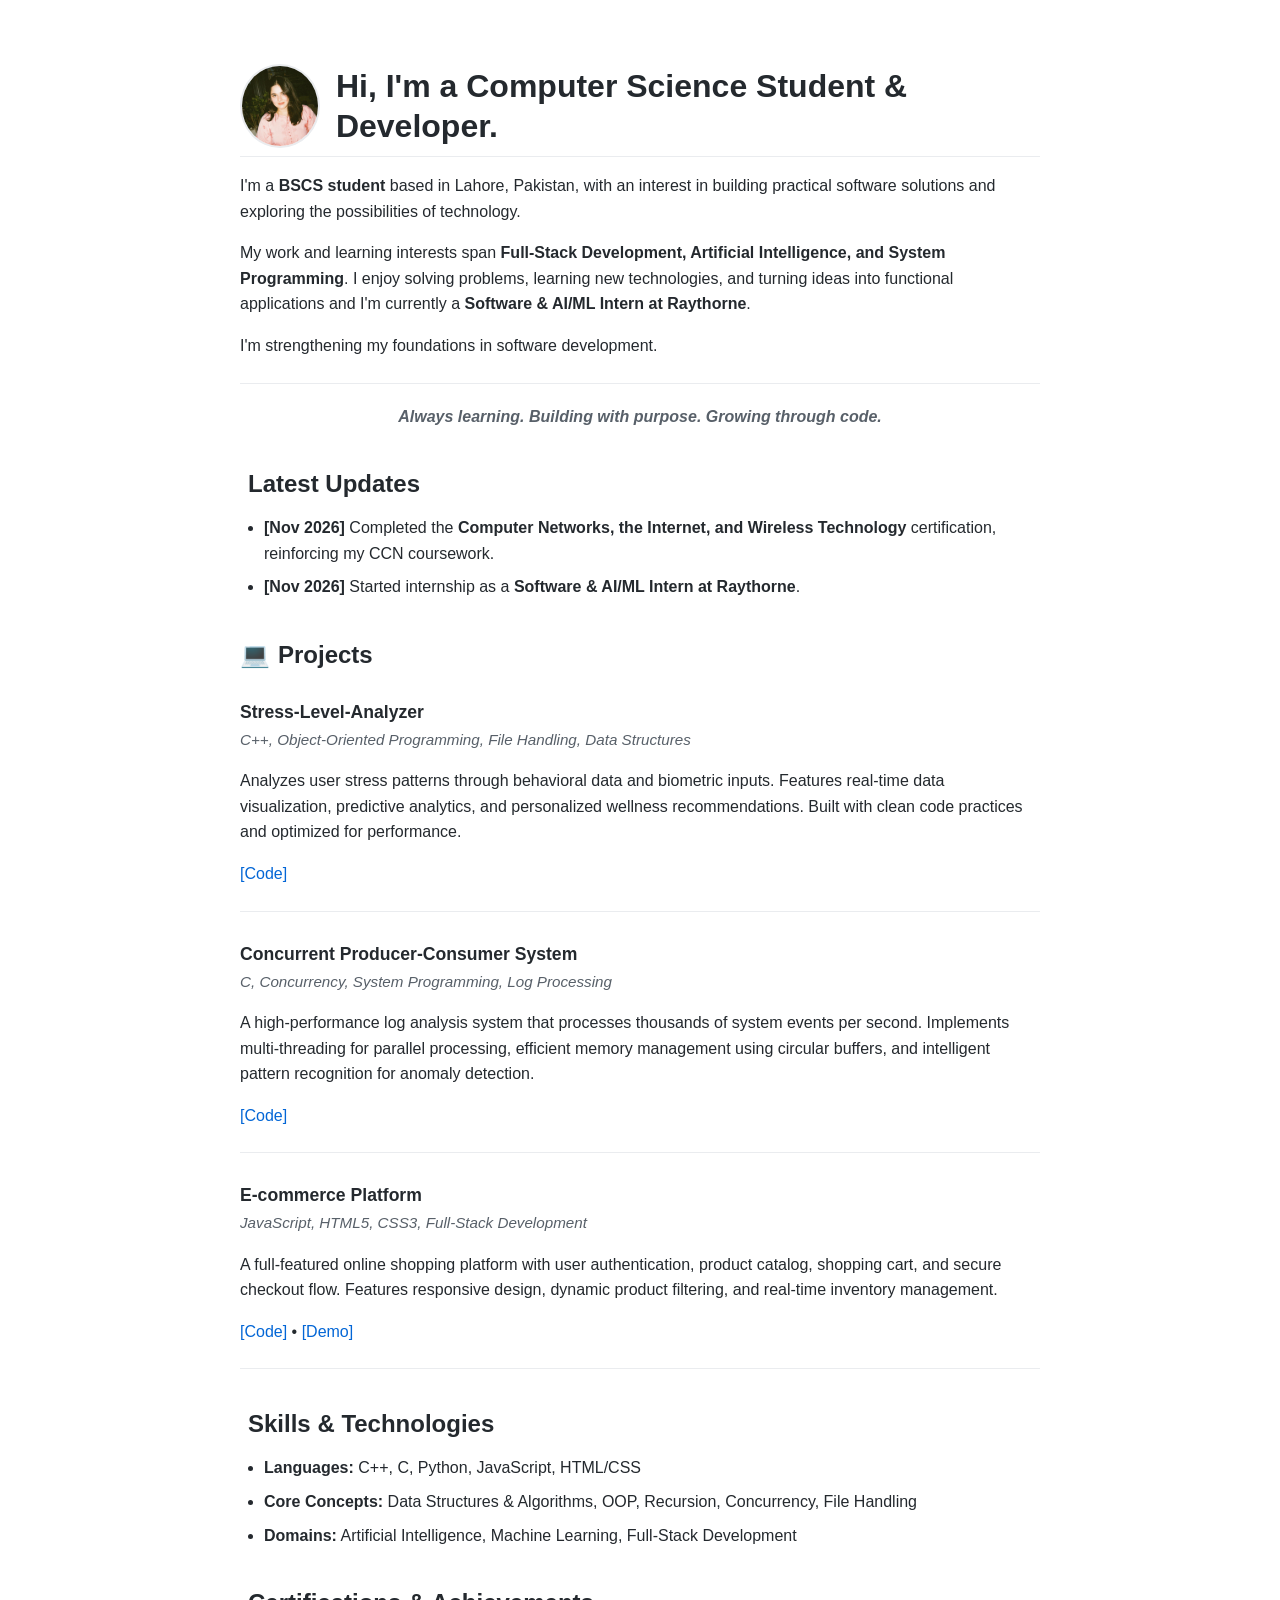
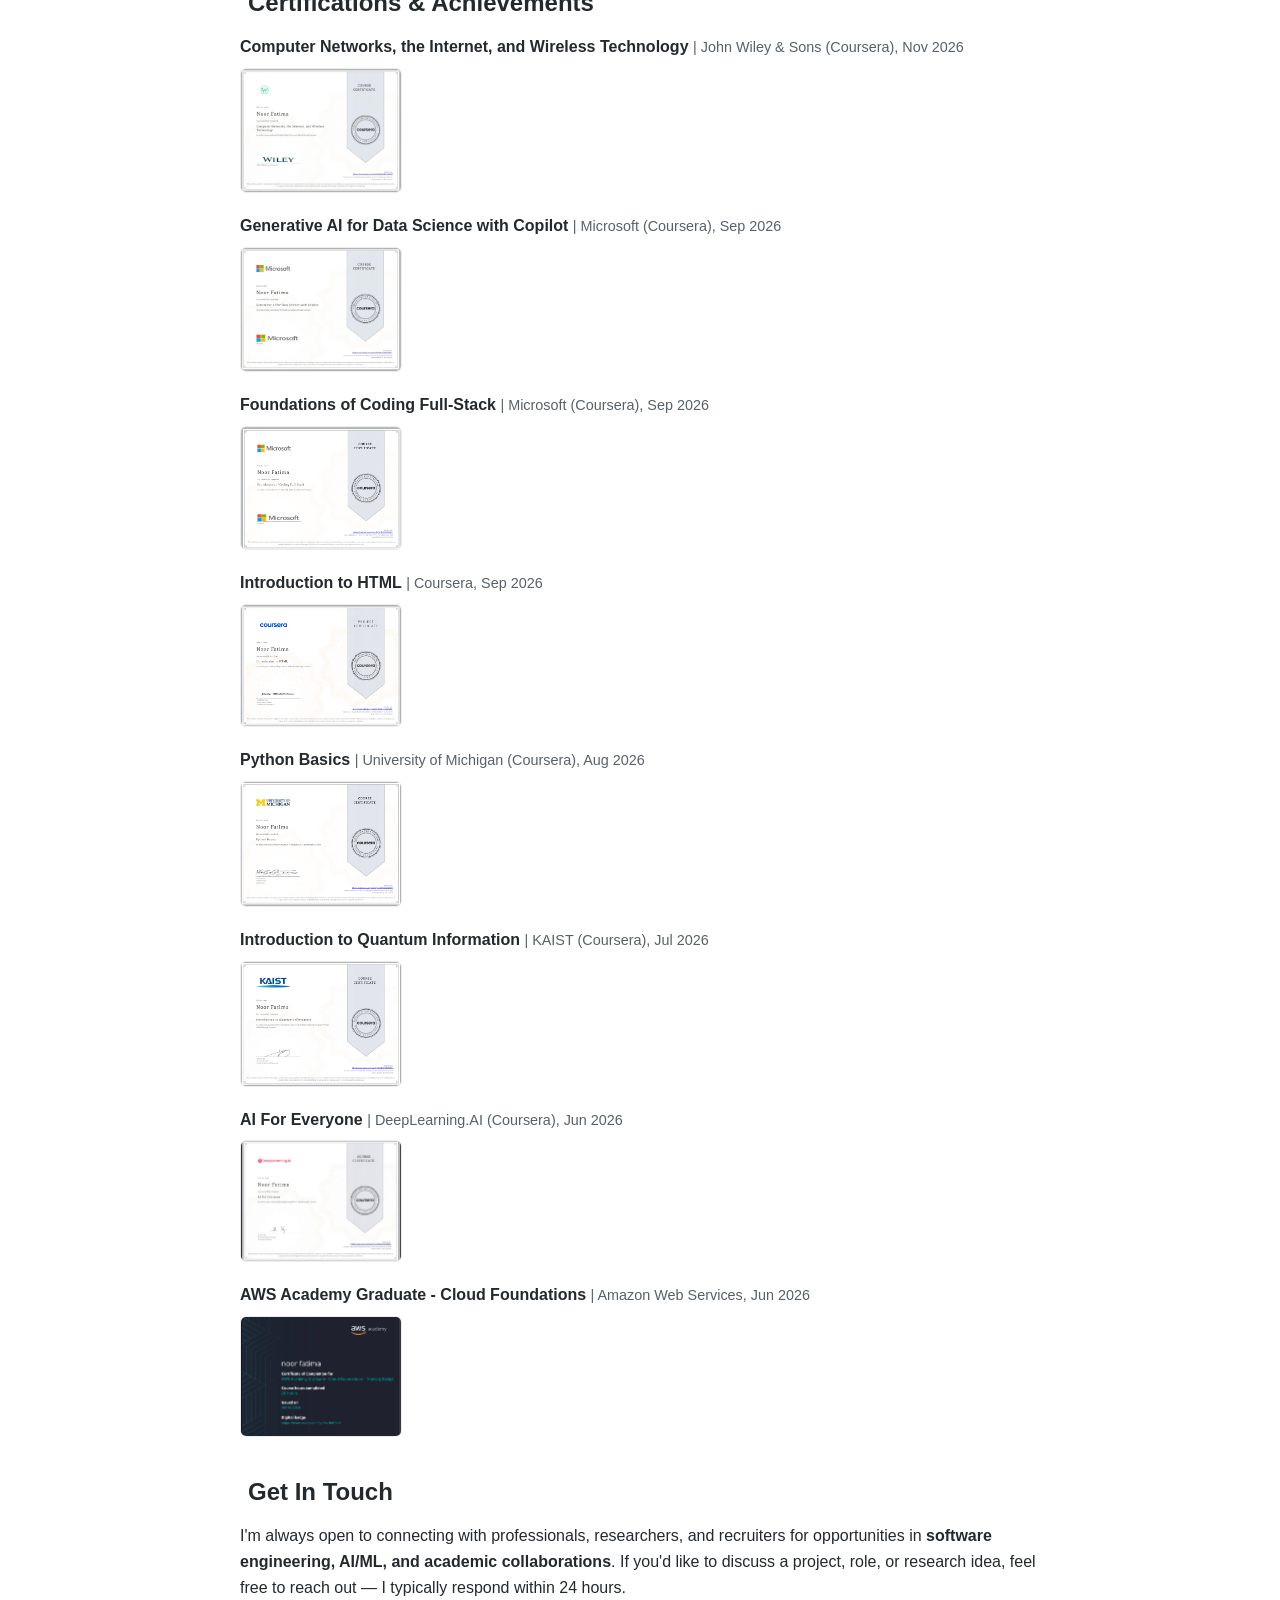
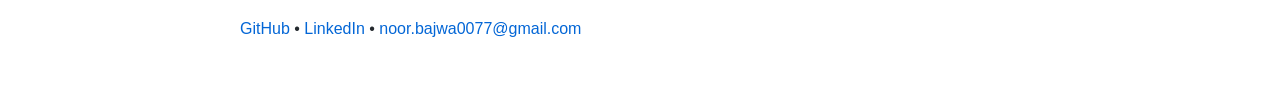
==== commit 1dd476ee: "Update index.html" ====
--- a/index.html
+++ b/index.html
@@ -118,10 +118,6 @@
     <h2><span class="section-icon"></span>Certifications &amp; Achievements</h2>
 
     <div class="cert-item">
-        <strong>A Grade</strong> in Data Structures course.
-    </div>
-
-    <div class="cert-item">
         <strong>Computer Networks, the Internet, and Wireless Technology</strong> <span class="cert-date">| John Wiley &amp; Sons (Coursera), Nov 2026</span><br>
         <a href="https://www.coursera.org/account/accomplishments/verify/MQ7KEKJ1QRL8" target="_blank"><img src="assets/CCN.png" alt="Computer Networks Certificate" class="cert-img"></a>
     </div>
